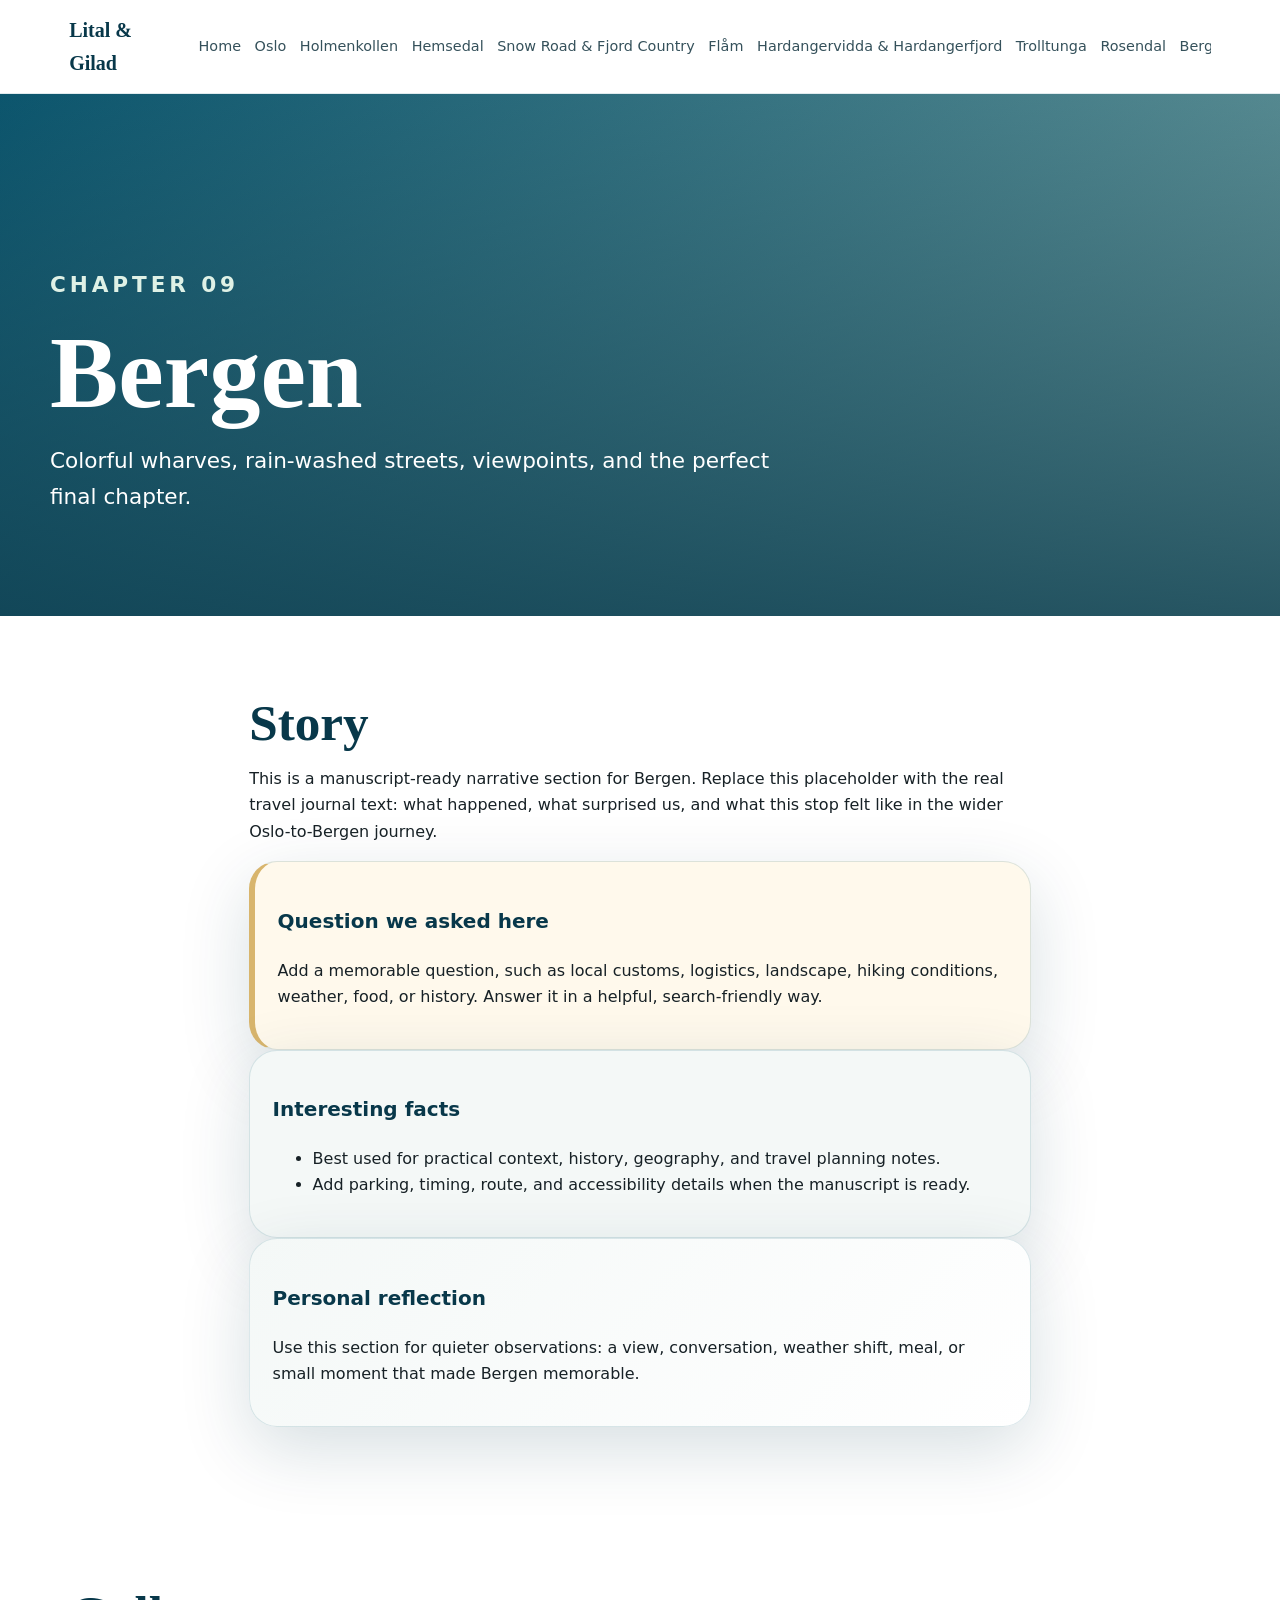
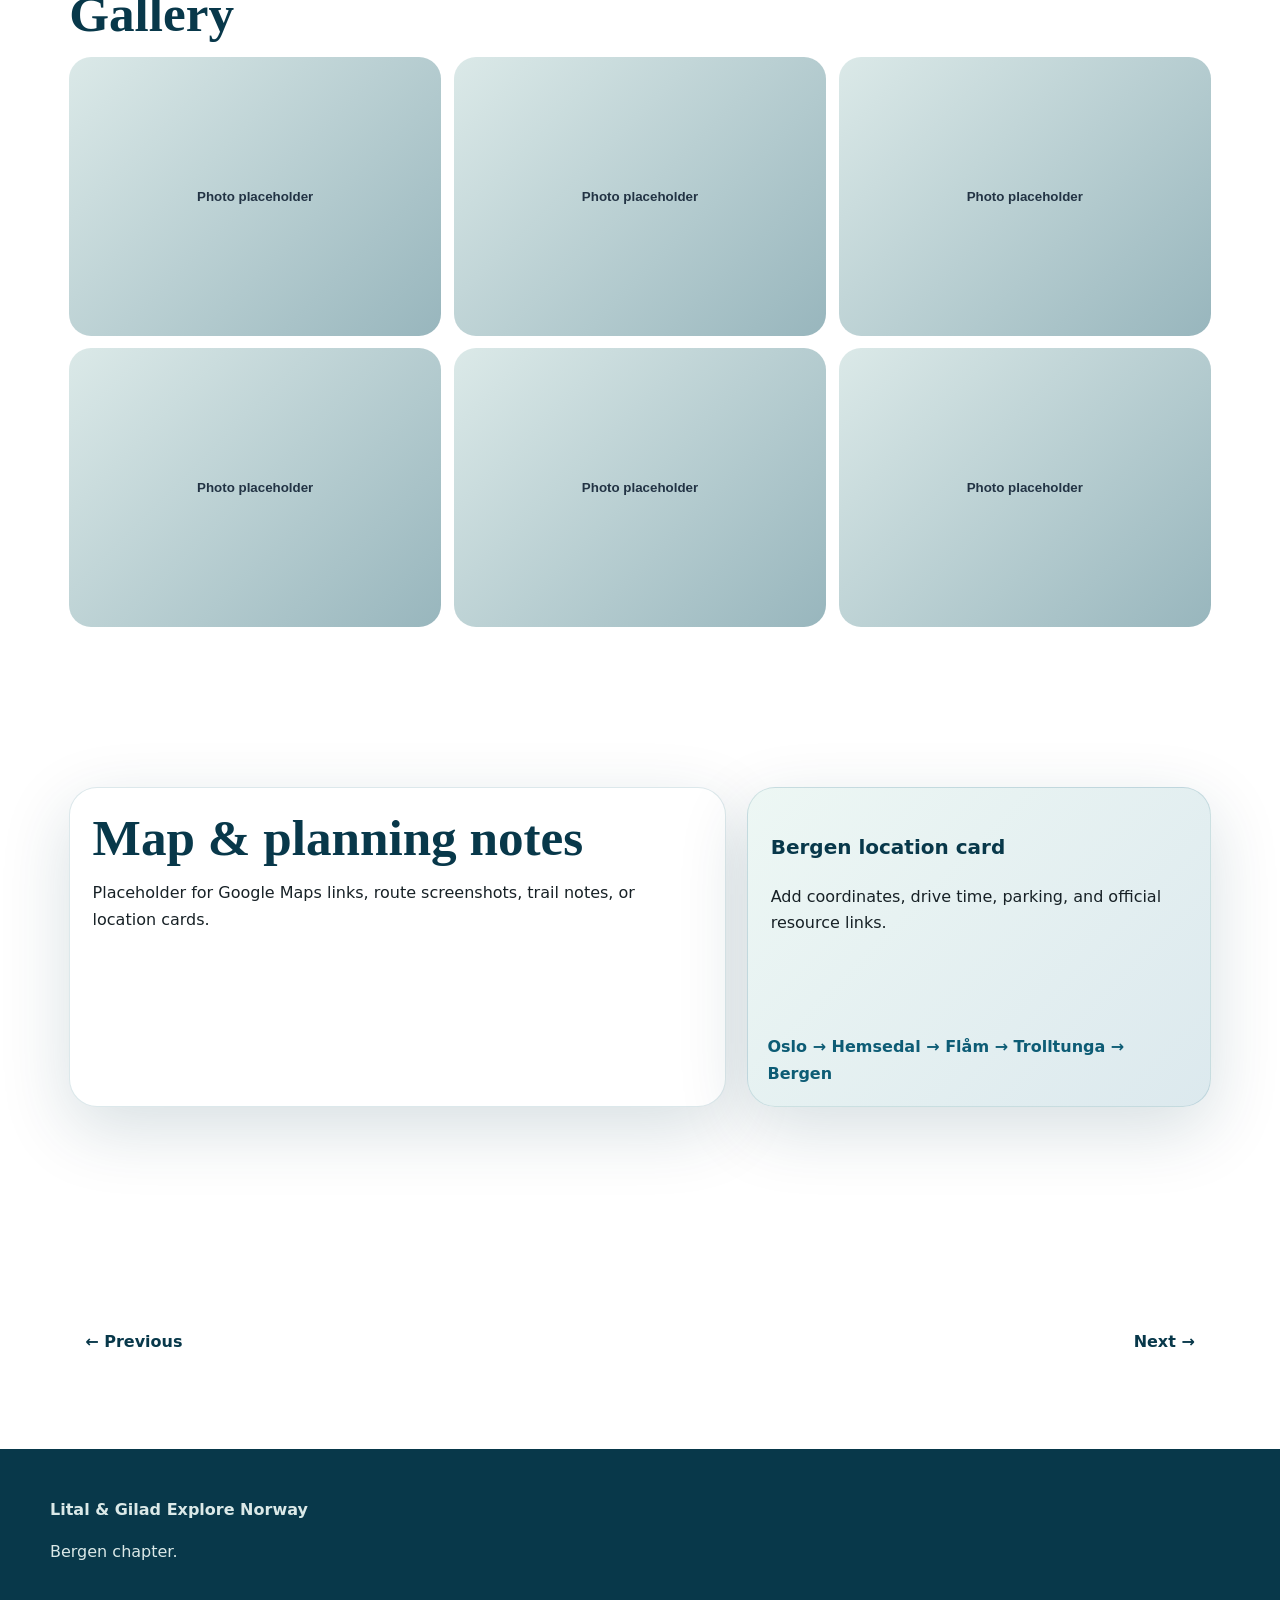
==== bergen.html @ 33e57ee5 "Build static Norway travel website" ====
<!doctype html><html lang="en"><head><meta charset="utf-8"><meta name="viewport" content="width=device-width,initial-scale=1"><title>Bergen | Lital & Gilad Explore Norway</title><meta name="description" content="Colorful wharves, rain-washed streets, viewpoints, and the perfect final chapter."><meta name="keywords" content="Norway road trip, Oslo to Bergen itinerary, Trolltunga, Flåm Railway, Bergen, fjords, Nærøyfjord, Hardangervidda"><link rel="canonical" href="https://username.github.io/Norway/bergen.html"><meta property="og:type" content="website"><meta property="og:title" content="Bergen | Lital & Gilad Explore Norway"><meta property="og:description" content="Colorful wharves, rain-washed streets, viewpoints, and the perfect final chapter."><meta property="og:url" content="https://username.github.io/Norway/bergen.html"><meta property="og:image" content="https://username.github.io/Norway/assets/img/og-norway.jpg"><meta name="twitter:card" content="summary_large_image"><meta name="twitter:title" content="Bergen | Lital & Gilad Explore Norway"><meta name="twitter:description" content="Colorful wharves, rain-washed streets, viewpoints, and the perfect final chapter."><meta name="twitter:image" content="https://username.github.io/Norway/assets/img/og-norway.jpg"><link rel="stylesheet" href="assets/css/styles.css"></head><body><div class="progress" aria-hidden="true"></div><a class="skip" href="#main">Skip to content</a><header class="topbar"><nav class="nav" aria-label="Primary"><a class="brand" href="index.html">Lital & Gilad</a><div class="links"><a href="index.html">Home</a><a href="oslo.html">Oslo</a><a href="holmenkollen.html">Holmenkollen</a><a href="hemsedal.html">Hemsedal</a><a href="fjord-country.html">Snow Road & Fjord Country</a><a href="flam.html">Flåm</a><a href="hardanger.html">Hardangervidda & Hardangerfjord</a><a href="trolltunga.html">Trolltunga</a><a href="rosendal.html">Rosendal</a><a href="bergen.html">Bergen</a></div></nav></header><section class="hero small" style="--hero:url(photos/bergen/cover.jpg)"><div><p class="eyebrow">Chapter 09</p><h1>Bergen</h1><p>Colorful wharves, rain-washed streets, viewpoints, and the perfect final chapter.</p></div></section><main id="main"><section class="wrap story"><h2>Story</h2><p>This is a manuscript-ready narrative section for Bergen. Replace this placeholder with the real travel journal text: what happened, what surprised us, and what this stop felt like in the wider Oslo-to-Bergen journey.</p><div class="card question"><h3>Question we asked here</h3><p>Add a memorable question, such as local customs, logistics, landscape, hiking conditions, weather, food, or history. Answer it in a helpful, search-friendly way.</p></div><div class="card fact"><h3>Interesting facts</h3><ul><li>Best used for practical context, history, geography, and travel planning notes.</li><li>Add parking, timing, route, and accessibility details when the manuscript is ready.</li></ul></div><div class="card reflection"><h3>Personal reflection</h3><p>Use this section for quieter observations: a view, conversation, weather shift, meal, or small moment that made Bergen memorable.</p></div></section><section class="wrap"><h2>Gallery</h2><div class="gallery" data-gallery="bergen" aria-live="polite"></div></section><section class="wrap grid"><div class="card intro"><h2>Map & planning notes</h2><p>Placeholder for Google Maps links, route screenshots, trail notes, or location cards.</p></div><div class="card map"><h3>Bergen location card</h3><p>Add coordinates, drive time, parking, and official resource links.</p></div></section><nav class="wrap chapter-nav" aria-label="Chapter navigation"><a class="btn" href="rosendal.html">← Previous</a><a class="btn" href="index.html">Next →</a></nav></main><button class="top" aria-label="Back to top">↑</button><div class="lightbox" role="dialog" aria-modal="true" aria-label="Image preview"><button class="close">Close</button><img alt=""></div><footer class="footer"><div><strong>Lital & Gilad Explore Norway</strong><p>Bergen chapter.</p></div></footer><script src="data/photo-manifest.js"></script><script src="assets/js/main.js"></script><script type="application/ld+json">{"@context":"https://schema.org","@type":"TouristDestination","name":"Bergen","description":"Colorful wharves, rain-washed streets, viewpoints, and the perfect final chapter.","isPartOf":{"@type":"Trip","name":"Lital & Gilad Explore Norway"}}</script></body></html>
---- assets/css/styles.css ----
:root{--fjord:#0d5c75;--fjord2:#08384a;--gray:#36454f;--mist:#f4f8f7;--green:#7aa989;--gold:#d8b56d;--ink:#172126;--white:#fff;--max:1180px;--shadow:0 22px 70px rgba(8,56,74,.16)}*{box-sizing:border-box}html{scroll-behavior:smooth}body{margin:0;font-family:Inter,ui-sans-serif,system-ui,-apple-system,Segoe UI,sans-serif;color:var(--ink);background:var(--white);line-height:1.65}img{max-width:100%;display:block}a{color:inherit}.progress{position:fixed;inset:0 0 auto;height:4px;background:linear-gradient(90deg,var(--green),var(--fjord));transform-origin:left;transform:scaleX(0);z-index:20}.skip{position:absolute;left:-999px}.skip:focus{left:1rem;top:1rem;background:#fff;padding:.7rem;z-index:30}.topbar{position:sticky;top:0;z-index:15;background:rgba(255,255,255,.86);backdrop-filter:blur(18px);border-bottom:1px solid rgba(13,92,117,.12)}.nav{max-width:var(--max);margin:auto;display:flex;gap:1rem;align-items:center;justify-content:space-between;padding:.85rem 1.2rem}.brand{font-family:Georgia,serif;font-size:1.25rem;font-weight:700;text-decoration:none;color:var(--fjord2)}.links{display:flex;gap:.85rem;overflow:auto;white-space:nowrap}.links a{text-decoration:none;font-size:.9rem;color:#35515b}.links a:hover,.links a:focus{color:var(--fjord)}.hero{min-height:72vh;display:grid;place-items:end start;padding:7rem max(1.2rem,calc((100vw - var(--max))/2)) 5rem;background:linear-gradient(180deg,rgba(8,56,74,.18),rgba(8,56,74,.76)),var(--hero),linear-gradient(135deg,#0d5c75,#89b3b0);background-size:cover;background-position:center;color:#fff}.hero.small{min-height:58vh}.eyebrow{text-transform:uppercase;letter-spacing:.18em;font-size:.78rem;font-weight:800;color:#dff1e6}.hero h1{font-family:Georgia,serif;font-size:clamp(2.8rem,8vw,6.8rem);line-height:.95;margin:.2rem 0;max-width:980px}.hero p{font-size:clamp(1.05rem,2vw,1.35rem);max-width:760px}.btns{display:flex;gap:.8rem;flex-wrap:wrap}.btn{display:inline-flex;align-items:center;gap:.4rem;padding:.85rem 1rem;border-radius:999px;background:var(--white);color:var(--fjord2);font-weight:800;text-decoration:none}.btn.ghost{background:rgba(255,255,255,.16);color:#fff;border:1px solid rgba(255,255,255,.55)}main{overflow:hidden}.wrap{max-width:var(--max);margin:auto;padding:5rem 1.2rem}.grid{display:grid;grid-template-columns:repeat(12,1fr);gap:1.3rem}.intro{grid-column:span 7}.card{background:#fff;border:1px solid rgba(13,92,117,.14);border-radius:28px;padding:1.4rem;box-shadow:var(--shadow)}.map{grid-column:span 5;background:linear-gradient(135deg,#edf7f4,#dce9ee);min-height:320px;position:relative}.map:after{content:'Oslo → Hemsedal → Flåm → Trolltunga → Bergen';position:absolute;inset:auto 1.2rem 1.2rem;font-weight:900;color:var(--fjord)}h2{font-family:Georgia,serif;font-size:clamp(2rem,4vw,3.5rem);line-height:1.05;margin:0 0 1rem;color:var(--fjord2)}h3{font-size:1.25rem;color:var(--fjord2)}.timeline{display:grid;gap:1rem}.stop{display:grid;grid-template-columns:90px 1fr;gap:1rem;align-items:start}.dot{background:var(--fjord);color:#fff;border-radius:18px;text-align:center;padding:.8rem;font-weight:900}.highlights{grid-template-columns:repeat(3,1fr);display:grid;gap:1rem}.feature{min-height:260px;display:flex;flex-direction:column;justify-content:end;background:linear-gradient(180deg,transparent,rgba(8,56,74,.82)),var(--img),linear-gradient(135deg,#638895,#dce9ee);background-size:cover;border-radius:30px;padding:1.2rem;color:white;text-decoration:none}.story{max-width:820px}.question{border-left:6px solid var(--gold);background:#fff9ec}.fact{background:var(--mist)}.reflection{background:linear-gradient(135deg,#f4f8f7,#fff)}.gallery{display:grid;grid-template-columns:repeat(3,1fr);gap:.8rem}.ph{aspect-ratio:4/3;border-radius:22px;background:linear-gradient(135deg,#dbe9e8,#98b6bd);display:grid;place-items:center;color:#234;font-weight:800;cursor:pointer;border:0}.chapter-nav{display:flex;justify-content:space-between;gap:1rem;margin-top:3rem}.footer{background:var(--fjord2);color:#dbe9e8;padding:3rem 1.2rem}.footer>div{max-width:var(--max);margin:auto}.top{position:fixed;right:1rem;bottom:1rem;border:0;border-radius:999px;background:var(--fjord);color:#fff;padding:.8rem 1rem;box-shadow:var(--shadow);display:none}.top.show{display:block}.lightbox{position:fixed;inset:0;background:rgba(5,18,24,.92);display:none;place-items:center;z-index:40;padding:2rem}.lightbox.open{display:grid}.lightbox img{max-height:82vh;border-radius:18px}.close{position:absolute;top:1rem;right:1rem;background:#fff;border:0;border-radius:999px;padding:.7rem 1rem}@media(max-width:800px){.links{max-width:62vw}.grid,.highlights{display:block}.intro,.map{margin-bottom:1rem}.gallery{grid-template-columns:1fr 1fr}.stop{grid-template-columns:1fr}.hero{min-height:68vh}.wrap{padding:3.5rem 1rem}}@media(prefers-reduced-motion:reduce){html{scroll-behavior:auto}*,*:before,*:after{animation:none!important;transition:none!important}}
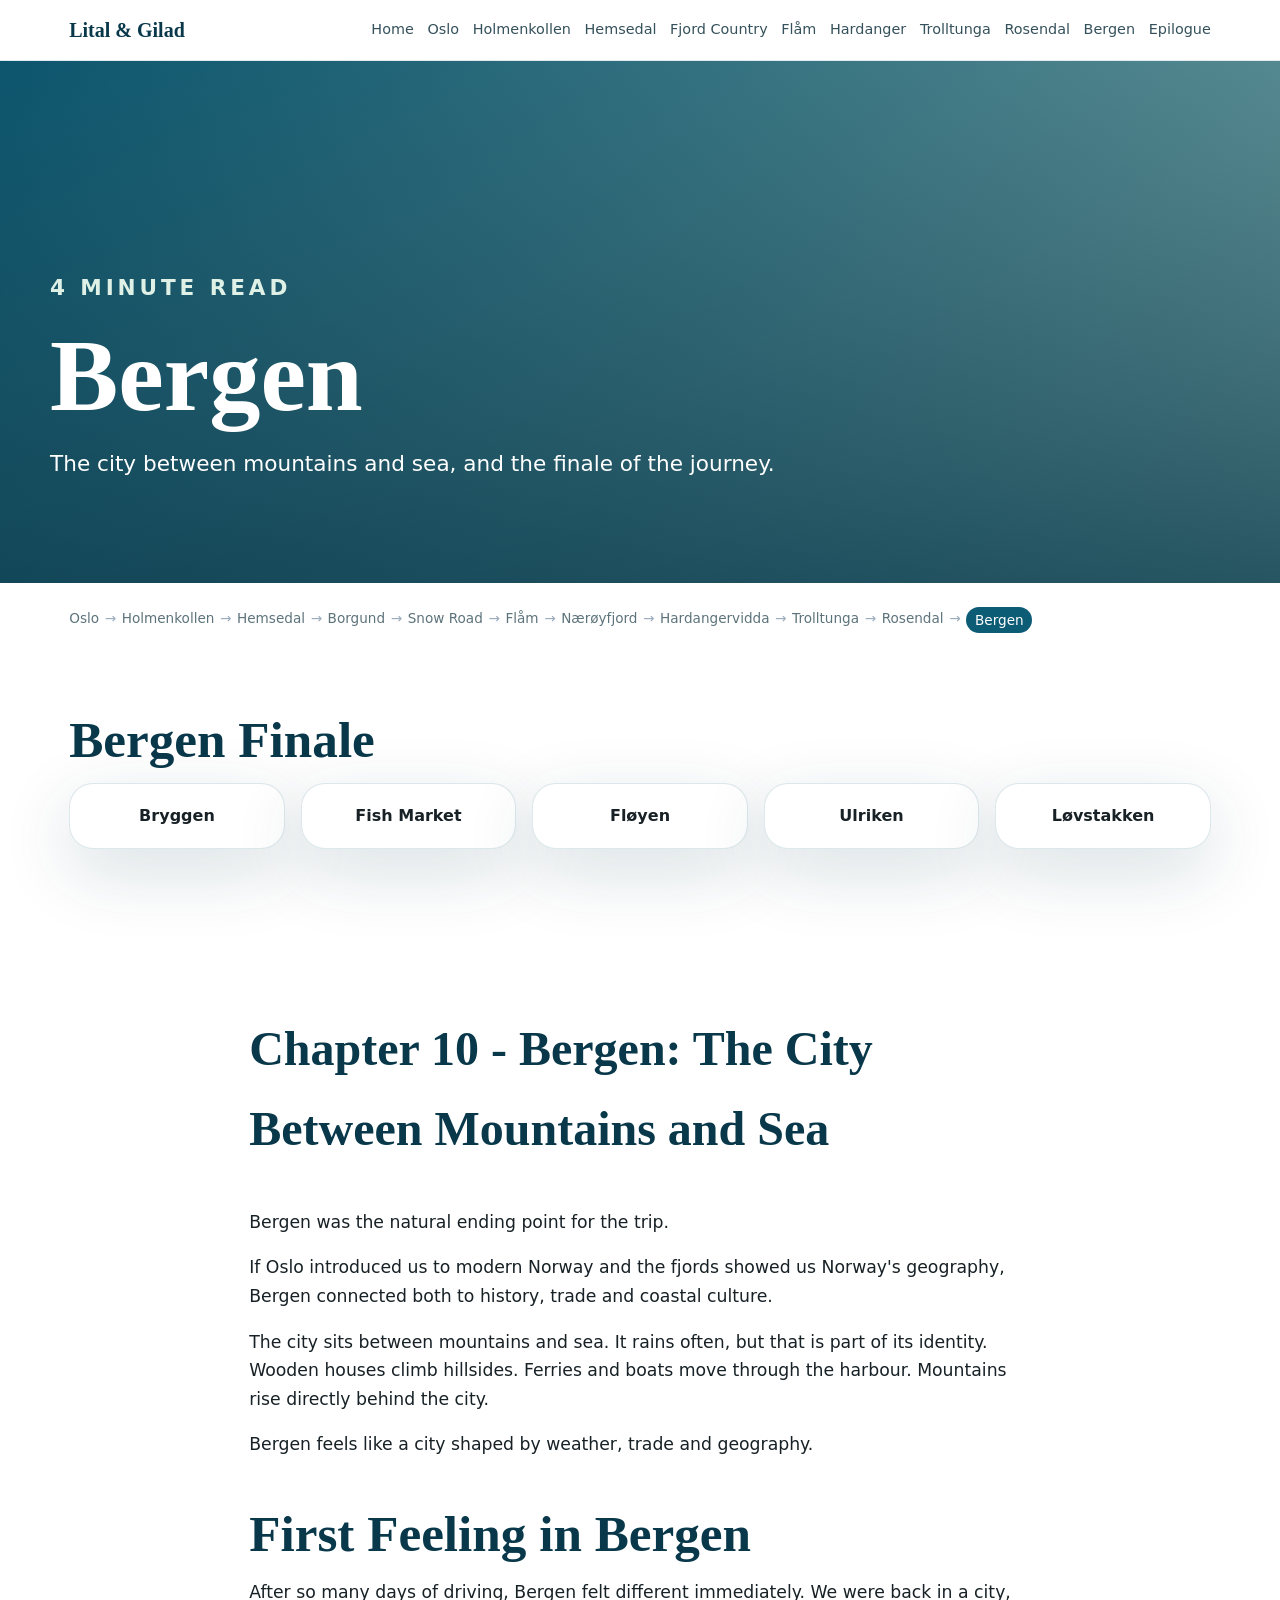
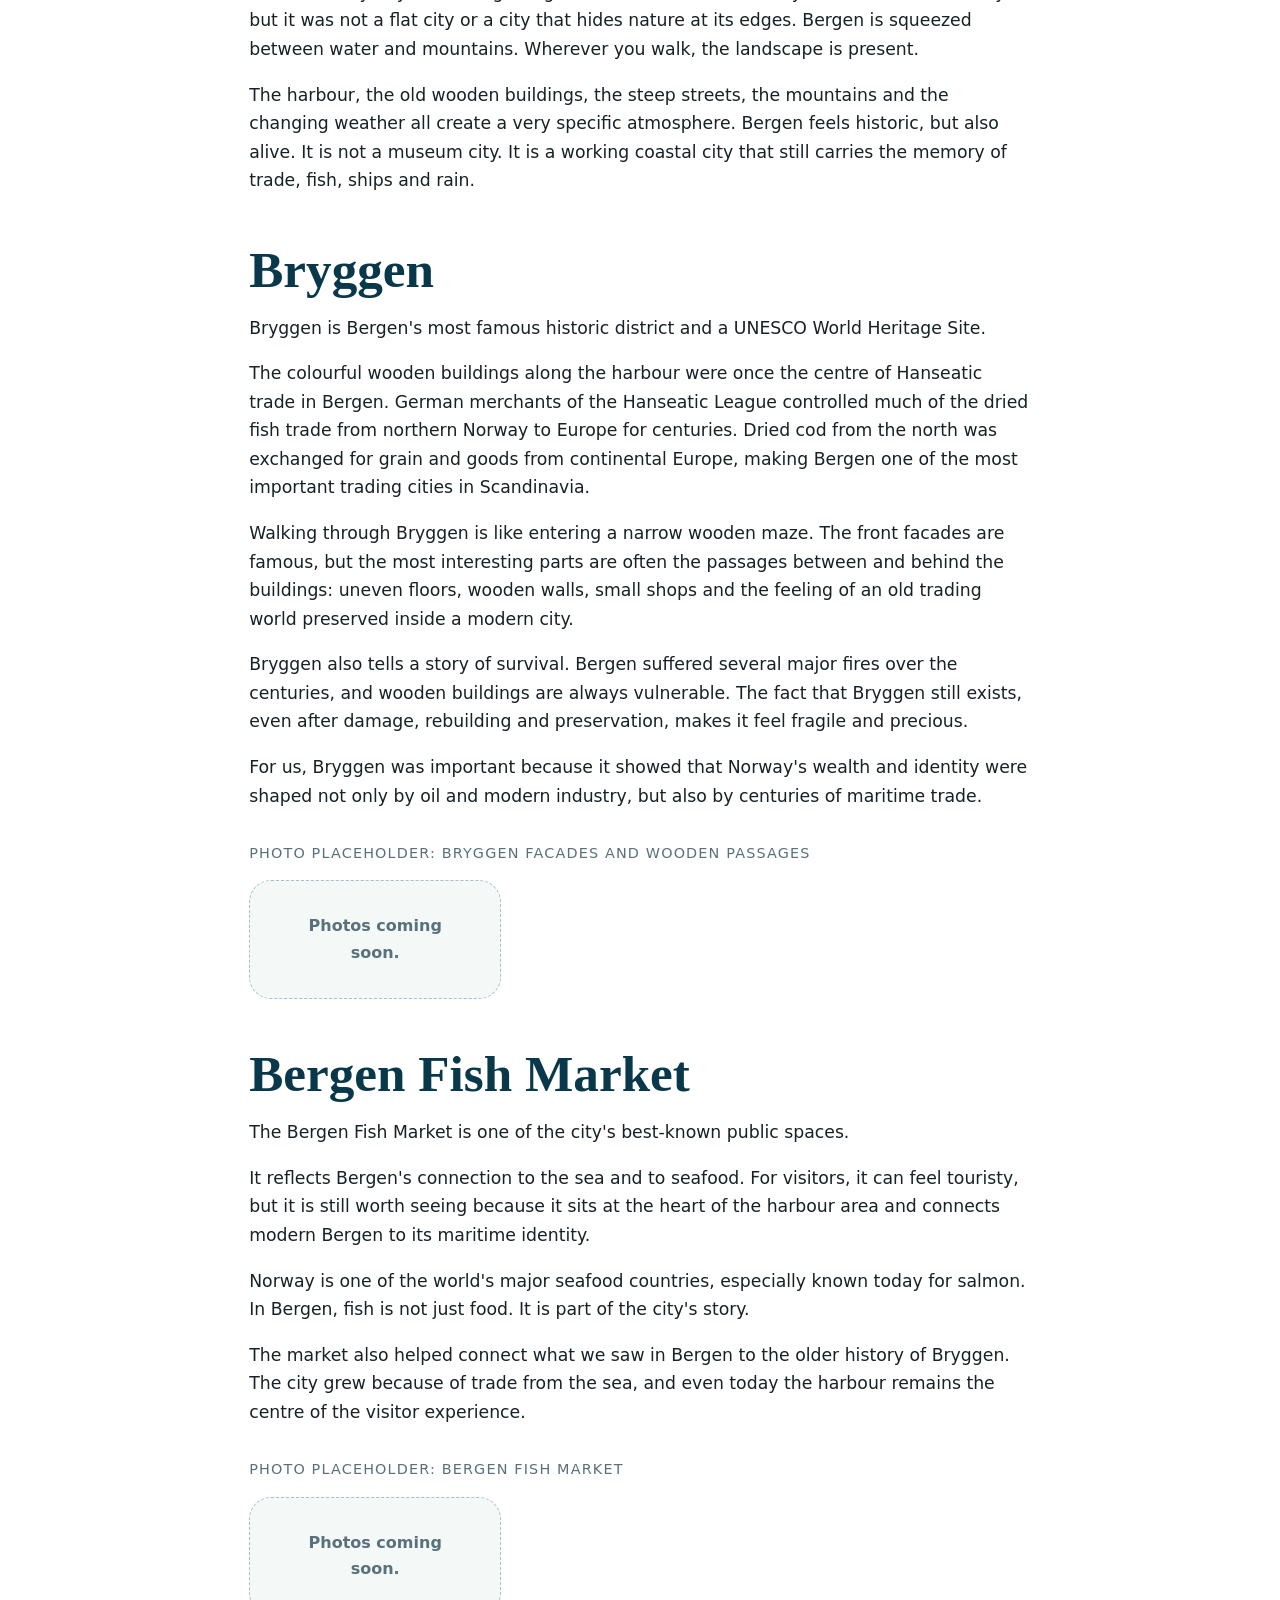
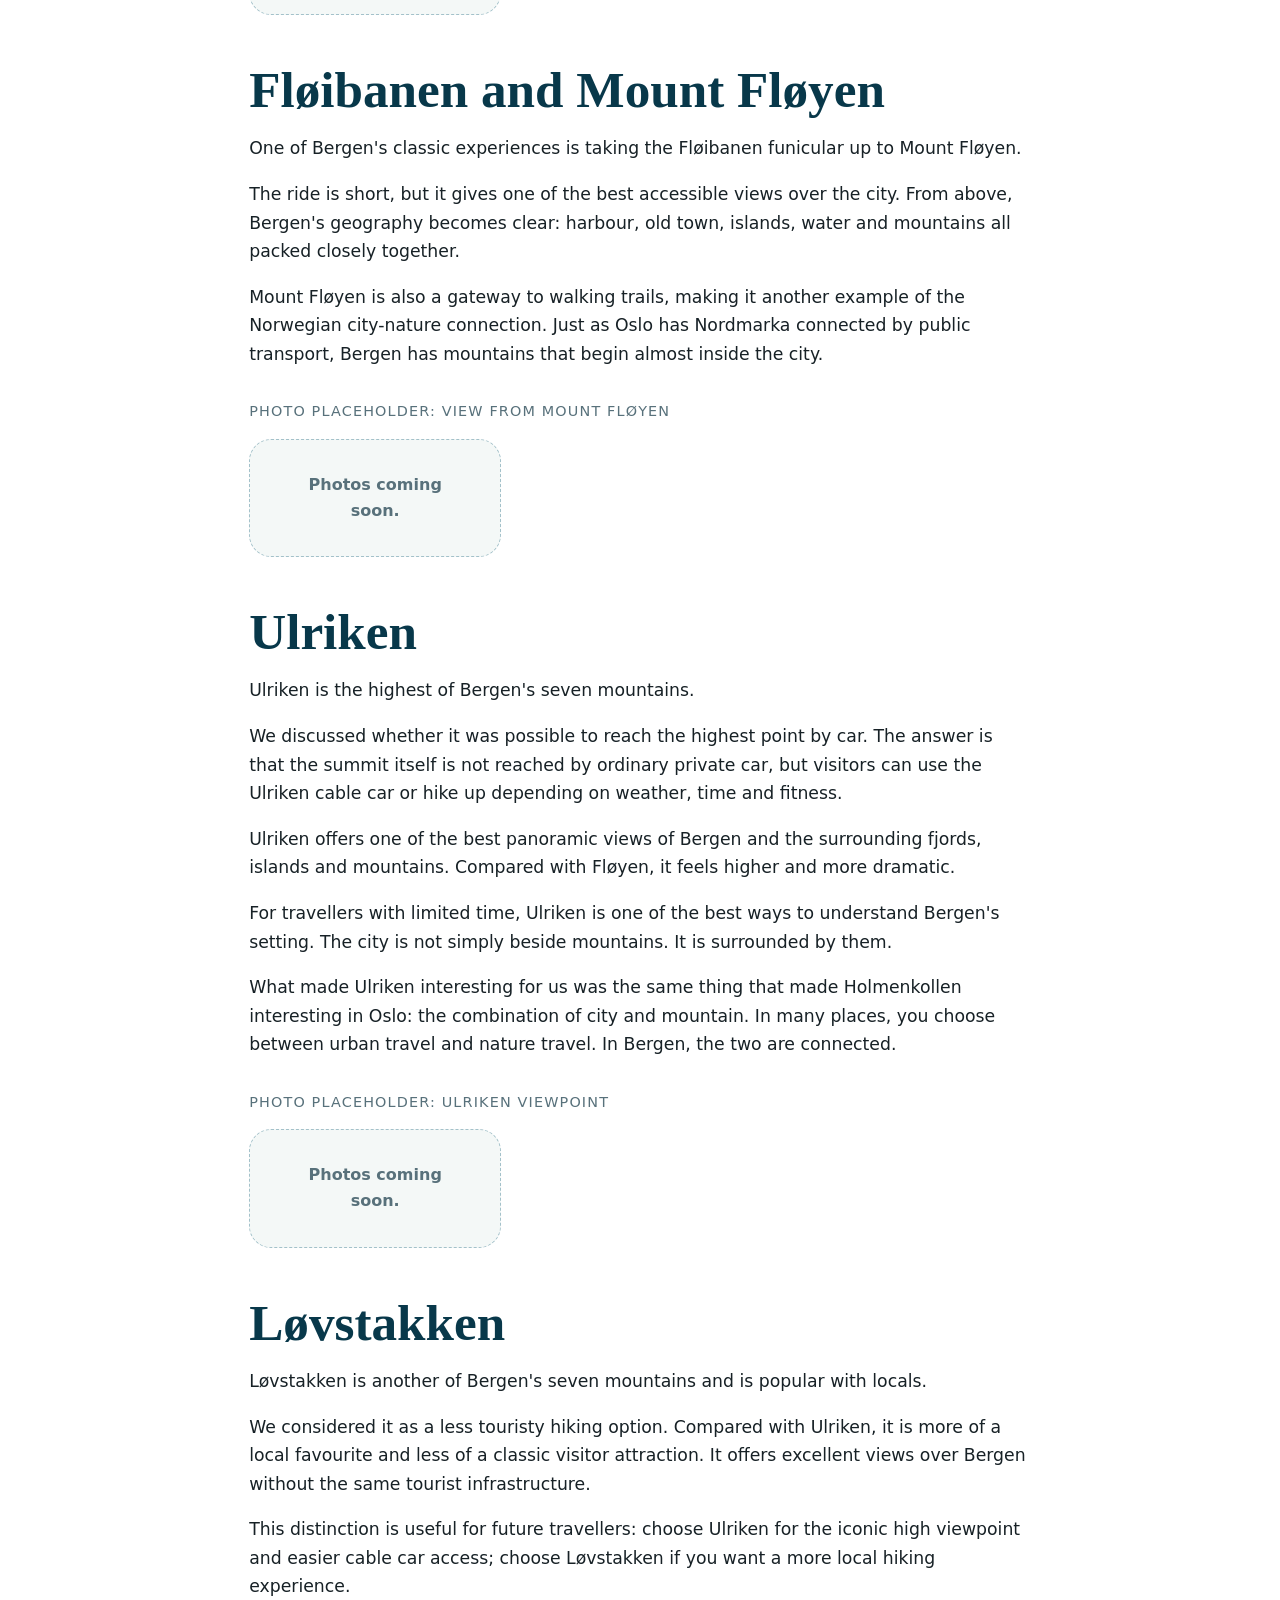
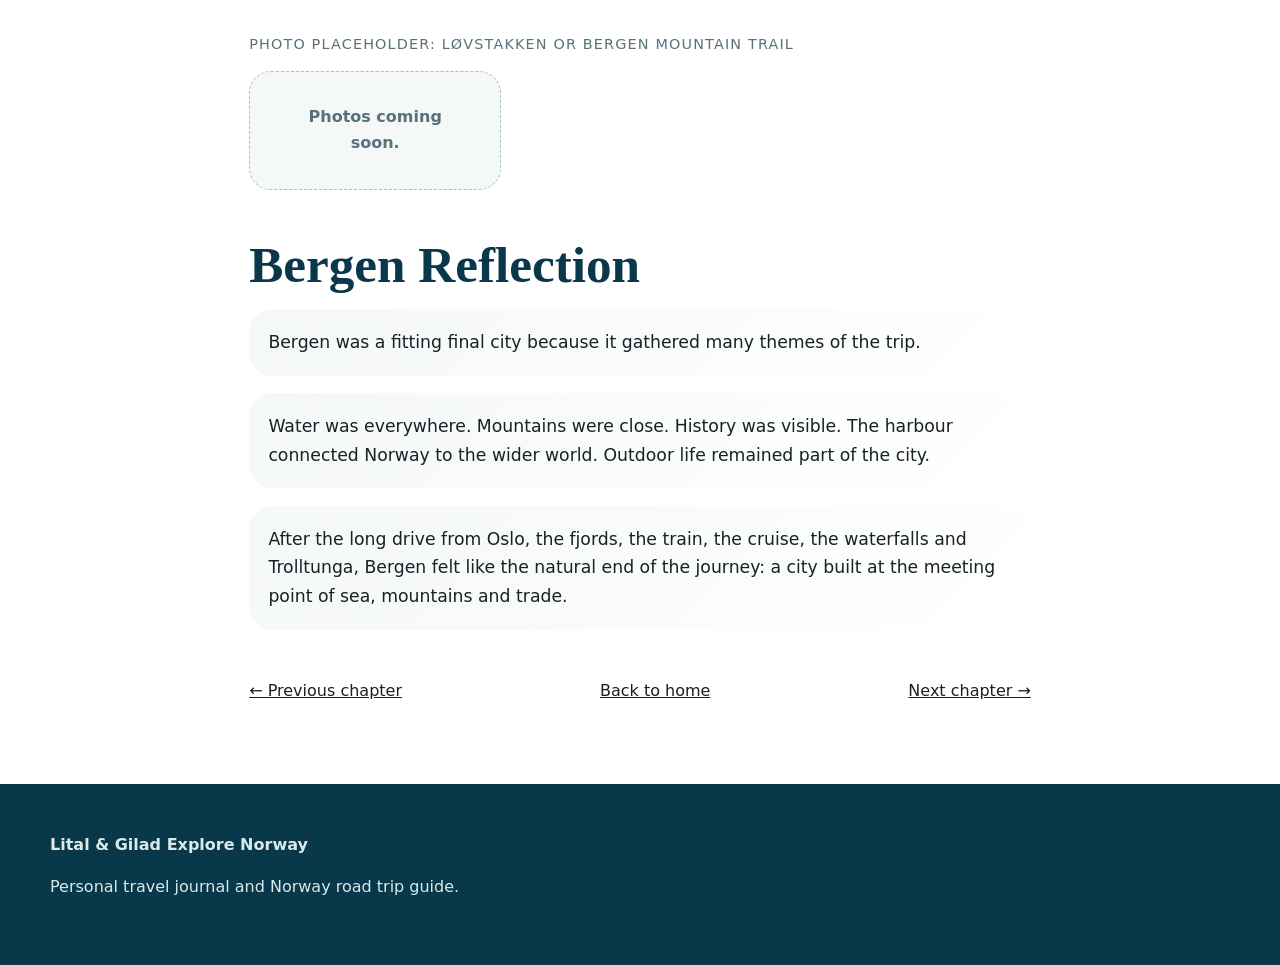
==== commit 0558275f: "Populate Norway travel website from manuscript" ====
--- a/bergen.html
+++ b/bergen.html
@@ -1 +1,42 @@
-<!doctype html><html lang="en"><head><meta charset="utf-8"><meta name="viewport" content="width=device-width,initial-scale=1"><title>Bergen | Lital & Gilad Explore Norway</title><meta name="description" content="Colorful wharves, rain-washed streets, viewpoints, and the perfect final chapter."><meta name="keywords" content="Norway road trip, Oslo to Bergen itinerary, Trolltunga, Flåm Railway, Bergen, fjords, Nærøyfjord, Hardangervidda"><link rel="canonical" href="https://username.github.io/Norway/bergen.html"><meta property="og:type" content="website"><meta property="og:title" content="Bergen | Lital & Gilad Explore Norway"><meta property="og:description" content="Colorful wharves, rain-washed streets, viewpoints, and the perfect final chapter."><meta property="og:url" content="https://username.github.io/Norway/bergen.html"><meta property="og:image" content="https://username.github.io/Norway/assets/img/og-norway.jpg"><meta name="twitter:card" content="summary_large_image"><meta name="twitter:title" content="Bergen | Lital & Gilad Explore Norway"><meta name="twitter:description" content="Colorful wharves, rain-washed streets, viewpoints, and the perfect final chapter."><meta name="twitter:image" content="https://username.github.io/Norway/assets/img/og-norway.jpg"><link rel="stylesheet" href="assets/css/styles.css"></head><body><div class="progress" aria-hidden="true"></div><a class="skip" href="#main">Skip to content</a><header class="topbar"><nav class="nav" aria-label="Primary"><a class="brand" href="index.html">Lital & Gilad</a><div class="links"><a href="index.html">Home</a><a href="oslo.html">Oslo</a><a href="holmenkollen.html">Holmenkollen</a><a href="hemsedal.html">Hemsedal</a><a href="fjord-country.html">Snow Road & Fjord Country</a><a href="flam.html">Flåm</a><a href="hardanger.html">Hardangervidda & Hardangerfjord</a><a href="trolltunga.html">Trolltunga</a><a href="rosendal.html">Rosendal</a><a href="bergen.html">Bergen</a></div></nav></header><section class="hero small" style="--hero:url(photos/bergen/cover.jpg)"><div><p class="eyebrow">Chapter 09</p><h1>Bergen</h1><p>Colorful wharves, rain-washed streets, viewpoints, and the perfect final chapter.</p></div></section><main id="main"><section class="wrap story"><h2>Story</h2><p>This is a manuscript-ready narrative section for Bergen. Replace this placeholder with the real travel journal text: what happened, what surprised us, and what this stop felt like in the wider Oslo-to-Bergen journey.</p><div class="card question"><h3>Question we asked here</h3><p>Add a memorable question, such as local customs, logistics, landscape, hiking conditions, weather, food, or history. Answer it in a helpful, search-friendly way.</p></div><div class="card fact"><h3>Interesting facts</h3><ul><li>Best used for practical context, history, geography, and travel planning notes.</li><li>Add parking, timing, route, and accessibility details when the manuscript is ready.</li></ul></div><div class="card reflection"><h3>Personal reflection</h3><p>Use this section for quieter observations: a view, conversation, weather shift, meal, or small moment that made Bergen memorable.</p></div></section><section class="wrap"><h2>Gallery</h2><div class="gallery" data-gallery="bergen" aria-live="polite"></div></section><section class="wrap grid"><div class="card intro"><h2>Map & planning notes</h2><p>Placeholder for Google Maps links, route screenshots, trail notes, or location cards.</p></div><div class="card map"><h3>Bergen location card</h3><p>Add coordinates, drive time, parking, and official resource links.</p></div></section><nav class="wrap chapter-nav" aria-label="Chapter navigation"><a class="btn" href="rosendal.html">← Previous</a><a class="btn" href="index.html">Next →</a></nav></main><button class="top" aria-label="Back to top">↑</button><div class="lightbox" role="dialog" aria-modal="true" aria-label="Image preview"><button class="close">Close</button><img alt=""></div><footer class="footer"><div><strong>Lital & Gilad Explore Norway</strong><p>Bergen chapter.</p></div></footer><script src="data/photo-manifest.js"></script><script src="assets/js/main.js"></script><script type="application/ld+json">{"@context":"https://schema.org","@type":"TouristDestination","name":"Bergen","description":"Colorful wharves, rain-washed streets, viewpoints, and the perfect final chapter.","isPartOf":{"@type":"Trip","name":"Lital & Gilad Explore Norway"}}</script></body></html>+<!doctype html><html lang="en"><head><meta charset="utf-8"><meta name="viewport" content="width=device-width,initial-scale=1"><title>Bergen | Lital & Gilad Explore Norway</title><meta name="description" content="The city between mountains and sea, and the finale of the journey."><link rel="stylesheet" href="assets/css/styles.css"></head><body><div class="progress"></div><a class="skip" href="#main">Skip to content</a><header class="topbar"><nav class="nav"><a class="brand" href="index.html">Lital & Gilad</a><div class="links"><a href="index.html">Home</a><a href="oslo.html">Oslo</a><a href="holmenkollen.html">Holmenkollen</a><a href="hemsedal.html">Hemsedal</a><a href="fjord-country.html">Fjord Country</a><a href="flam.html">Flåm</a><a href="hardanger.html">Hardanger</a><a href="trolltunga.html">Trolltunga</a><a href="rosendal.html">Rosendal</a><a href="bergen.html">Bergen</a><a href="epilogue.html">Epilogue</a></div></nav></header><section class="hero small " style="--hero:url(photos/bergen/cover.jpg)"><div><p class="eyebrow">4 minute read</p><h1>Bergen</h1><p>The city between mountains and sea, and the finale of the journey.</p></div></section><main id="main"><div class="route-context"><span class="">Oslo</span><span class="">Holmenkollen</span><span class="">Hemsedal</span><span class="">Borgund</span><span class="">Snow Road</span><span class="">Flåm</span><span class="">Nærøyfjord</span><span class="">Hardangervidda</span><span class="">Trolltunga</span><span class="">Rosendal</span><span class="current">Bergen</span></div><section class="wrap bergen-finale"><h2>Bergen Finale</h2><div class="cards"><div>Bryggen</div><div>Fish Market</div><div>Fløyen</div><div>Ulriken</div><div>Løvstakken</div></div></section><article class="wrap story"><h1>Chapter 10 - Bergen: The City Between Mountains and Sea</h1>
+<p>Bergen was the natural ending point for the trip.</p>
+<p>If Oslo introduced us to modern Norway and the fjords showed us Norway&#x27;s geography, Bergen connected both to history, trade and coastal culture.</p>
+<p>The city sits between mountains and sea. It rains often, but that is part of its identity. Wooden houses climb hillsides. Ferries and boats move through the harbour. Mountains rise directly behind the city.</p>
+<p>Bergen feels like a city shaped by weather, trade and geography.</p>
+<h2>First Feeling in Bergen</h2>
+<p>After so many days of driving, Bergen felt different immediately. We were back in a city, but it was not a flat city or a city that hides nature at its edges. Bergen is squeezed between water and mountains. Wherever you walk, the landscape is present.</p>
+<p>The harbour, the old wooden buildings, the steep streets, the mountains and the changing weather all create a very specific atmosphere. Bergen feels historic, but also alive. It is not a museum city. It is a working coastal city that still carries the memory of trade, fish, ships and rain.</p>
+<h2>Bryggen</h2>
+<p>Bryggen is Bergen&#x27;s most famous historic district and a UNESCO World Heritage Site.</p>
+<p>The colourful wooden buildings along the harbour were once the centre of Hanseatic trade in Bergen. German merchants of the Hanseatic League controlled much of the dried fish trade from northern Norway to Europe for centuries. Dried cod from the north was exchanged for grain and goods from continental Europe, making Bergen one of the most important trading cities in Scandinavia.</p>
+<p>Walking through Bryggen is like entering a narrow wooden maze. The front facades are famous, but the most interesting parts are often the passages between and behind the buildings: uneven floors, wooden walls, small shops and the feeling of an old trading world preserved inside a modern city.</p>
+<p>Bryggen also tells a story of survival. Bergen suffered several major fires over the centuries, and wooden buildings are always vulnerable. The fact that Bryggen still exists, even after damage, rebuilding and preservation, makes it feel fragile and precious.</p>
+<p>For us, Bryggen was important because it showed that Norway&#x27;s wealth and identity were shaped not only by oil and modern industry, but also by centuries of maritime trade.</p>
+<section class="photo-block"><p class="placeholder-note">PHOTO PLACEHOLDER: Bryggen facades and wooden passages</p><div class="gallery" data-gallery-folder="photos/day10/bryggen"></div></section>
+<h2>Bergen Fish Market</h2>
+<p>The Bergen Fish Market is one of the city&#x27;s best-known public spaces.</p>
+<p>It reflects Bergen&#x27;s connection to the sea and to seafood. For visitors, it can feel touristy, but it is still worth seeing because it sits at the heart of the harbour area and connects modern Bergen to its maritime identity.</p>
+<p>Norway is one of the world&#x27;s major seafood countries, especially known today for salmon. In Bergen, fish is not just food. It is part of the city&#x27;s story.</p>
+<p>The market also helped connect what we saw in Bergen to the older history of Bryggen. The city grew because of trade from the sea, and even today the harbour remains the centre of the visitor experience.</p>
+<section class="photo-block"><p class="placeholder-note">PHOTO PLACEHOLDER: Bergen Fish Market</p><div class="gallery" data-gallery-folder="photos/day10/fish-market"></div></section>
+<h2>Fløibanen and Mount Fløyen</h2>
+<p>One of Bergen&#x27;s classic experiences is taking the Fløibanen funicular up to Mount Fløyen.</p>
+<p>The ride is short, but it gives one of the best accessible views over the city. From above, Bergen&#x27;s geography becomes clear: harbour, old town, islands, water and mountains all packed closely together.</p>
+<p>Mount Fløyen is also a gateway to walking trails, making it another example of the Norwegian city-nature connection. Just as Oslo has Nordmarka connected by public transport, Bergen has mountains that begin almost inside the city.</p>
+<section class="photo-block"><p class="placeholder-note">PHOTO PLACEHOLDER: view from Mount Fløyen</p><div class="gallery" data-gallery-folder="photos/day10/floyen"></div></section>
+<h2>Ulriken</h2>
+<p>Ulriken is the highest of Bergen&#x27;s seven mountains.</p>
+<p>We discussed whether it was possible to reach the highest point by car. The answer is that the summit itself is not reached by ordinary private car, but visitors can use the Ulriken cable car or hike up depending on weather, time and fitness.</p>
+<p>Ulriken offers one of the best panoramic views of Bergen and the surrounding fjords, islands and mountains. Compared with Fløyen, it feels higher and more dramatic.</p>
+<p>For travellers with limited time, Ulriken is one of the best ways to understand Bergen&#x27;s setting. The city is not simply beside mountains. It is surrounded by them.</p>
+<p>What made Ulriken interesting for us was the same thing that made Holmenkollen interesting in Oslo: the combination of city and mountain. In many places, you choose between urban travel and nature travel. In Bergen, the two are connected.</p>
+<section class="photo-block"><p class="placeholder-note">PHOTO PLACEHOLDER: Ulriken viewpoint</p><div class="gallery" data-gallery-folder="photos/day10/ulriken"></div></section>
+<h2>Løvstakken</h2>
+<p>Løvstakken is another of Bergen&#x27;s seven mountains and is popular with locals.</p>
+<p>We considered it as a less touristy hiking option. Compared with Ulriken, it is more of a local favourite and less of a classic visitor attraction. It offers excellent views over Bergen without the same tourist infrastructure.</p>
+<p>This distinction is useful for future travellers: choose Ulriken for the iconic high viewpoint and easier cable car access; choose Løvstakken if you want a more local hiking experience.</p>
+<section class="photo-block"><p class="placeholder-note">PHOTO PLACEHOLDER: Løvstakken or Bergen mountain trail</p><div class="gallery" data-gallery-folder="photos/day10/lovstakken"></div></section>
+<h2 class="reflection-heading">Bergen Reflection</h2>
+<p>Bergen was a fitting final city because it gathered many themes of the trip.</p>
+<p>Water was everywhere. Mountains were close. History was visible. The harbour connected Norway to the wider world. Outdoor life remained part of the city.</p>
+<p>After the long drive from Oslo, the fjords, the train, the cruise, the waterfalls and Trolltunga, Bergen felt like the natural end of the journey: a city built at the meeting point of sea, mountains and trade.</p><nav class="chapter-nav"><a href="rosendal.html">← Previous chapter</a><a href="index.html">Back to home</a><a href="epilogue.html">Next chapter →</a></nav></article></main><button class="top" aria-label="Back to top">↑</button><div class="lightbox" role="dialog" aria-modal="true"><button class="close">Close</button><img alt=""></div><footer class="footer"><div><strong>Lital & Gilad Explore Norway</strong><p>Personal travel journal and Norway road trip guide.</p></div></footer><script src="data/photo-manifest.js"></script><script src="assets/js/main.js"></script></body></html>
--- a/assets/css/styles.css
+++ b/assets/css/styles.css
@@ -1,2 +1,3 @@
 
 :root{--fjord:#0d5c75;--fjord2:#08384a;--gray:#36454f;--mist:#f4f8f7;--green:#7aa989;--gold:#d8b56d;--ink:#172126;--white:#fff;--max:1180px;--shadow:0 22px 70px rgba(8,56,74,.16)}*{box-sizing:border-box}html{scroll-behavior:smooth}body{margin:0;font-family:Inter,ui-sans-serif,system-ui,-apple-system,Segoe UI,sans-serif;color:var(--ink);background:var(--white);line-height:1.65}img{max-width:100%;display:block}a{color:inherit}.progress{position:fixed;inset:0 0 auto;height:4px;background:linear-gradient(90deg,var(--green),var(--fjord));transform-origin:left;transform:scaleX(0);z-index:20}.skip{position:absolute;left:-999px}.skip:focus{left:1rem;top:1rem;background:#fff;padding:.7rem;z-index:30}.topbar{position:sticky;top:0;z-index:15;background:rgba(255,255,255,.86);backdrop-filter:blur(18px);border-bottom:1px solid rgba(13,92,117,.12)}.nav{max-width:var(--max);margin:auto;display:flex;gap:1rem;align-items:center;justify-content:space-between;padding:.85rem 1.2rem}.brand{font-family:Georgia,serif;font-size:1.25rem;font-weight:700;text-decoration:none;color:var(--fjord2)}.links{display:flex;gap:.85rem;overflow:auto;white-space:nowrap}.links a{text-decoration:none;font-size:.9rem;color:#35515b}.links a:hover,.links a:focus{color:var(--fjord)}.hero{min-height:72vh;display:grid;place-items:end start;padding:7rem max(1.2rem,calc((100vw - var(--max))/2)) 5rem;background:linear-gradient(180deg,rgba(8,56,74,.18),rgba(8,56,74,.76)),var(--hero),linear-gradient(135deg,#0d5c75,#89b3b0);background-size:cover;background-position:center;color:#fff}.hero.small{min-height:58vh}.eyebrow{text-transform:uppercase;letter-spacing:.18em;font-size:.78rem;font-weight:800;color:#dff1e6}.hero h1{font-family:Georgia,serif;font-size:clamp(2.8rem,8vw,6.8rem);line-height:.95;margin:.2rem 0;max-width:980px}.hero p{font-size:clamp(1.05rem,2vw,1.35rem);max-width:760px}.btns{display:flex;gap:.8rem;flex-wrap:wrap}.btn{display:inline-flex;align-items:center;gap:.4rem;padding:.85rem 1rem;border-radius:999px;background:var(--white);color:var(--fjord2);font-weight:800;text-decoration:none}.btn.ghost{background:rgba(255,255,255,.16);color:#fff;border:1px solid rgba(255,255,255,.55)}main{overflow:hidden}.wrap{max-width:var(--max);margin:auto;padding:5rem 1.2rem}.grid{display:grid;grid-template-columns:repeat(12,1fr);gap:1.3rem}.intro{grid-column:span 7}.card{background:#fff;border:1px solid rgba(13,92,117,.14);border-radius:28px;padding:1.4rem;box-shadow:var(--shadow)}.map{grid-column:span 5;background:linear-gradient(135deg,#edf7f4,#dce9ee);min-height:320px;position:relative}.map:after{content:'Oslo → Hemsedal → Flåm → Trolltunga → Bergen';position:absolute;inset:auto 1.2rem 1.2rem;font-weight:900;color:var(--fjord)}h2{font-family:Georgia,serif;font-size:clamp(2rem,4vw,3.5rem);line-height:1.05;margin:0 0 1rem;color:var(--fjord2)}h3{font-size:1.25rem;color:var(--fjord2)}.timeline{display:grid;gap:1rem}.stop{display:grid;grid-template-columns:90px 1fr;gap:1rem;align-items:start}.dot{background:var(--fjord);color:#fff;border-radius:18px;text-align:center;padding:.8rem;font-weight:900}.highlights{grid-template-columns:repeat(3,1fr);display:grid;gap:1rem}.feature{min-height:260px;display:flex;flex-direction:column;justify-content:end;background:linear-gradient(180deg,transparent,rgba(8,56,74,.82)),var(--img),linear-gradient(135deg,#638895,#dce9ee);background-size:cover;border-radius:30px;padding:1.2rem;color:white;text-decoration:none}.story{max-width:820px}.question{border-left:6px solid var(--gold);background:#fff9ec}.fact{background:var(--mist)}.reflection{background:linear-gradient(135deg,#f4f8f7,#fff)}.gallery{display:grid;grid-template-columns:repeat(3,1fr);gap:.8rem}.ph{aspect-ratio:4/3;border-radius:22px;background:linear-gradient(135deg,#dbe9e8,#98b6bd);display:grid;place-items:center;color:#234;font-weight:800;cursor:pointer;border:0}.chapter-nav{display:flex;justify-content:space-between;gap:1rem;margin-top:3rem}.footer{background:var(--fjord2);color:#dbe9e8;padding:3rem 1.2rem}.footer>div{max-width:var(--max);margin:auto}.top{position:fixed;right:1rem;bottom:1rem;border:0;border-radius:999px;background:var(--fjord);color:#fff;padding:.8rem 1rem;box-shadow:var(--shadow);display:none}.top.show{display:block}.lightbox{position:fixed;inset:0;background:rgba(5,18,24,.92);display:none;place-items:center;z-index:40;padding:2rem}.lightbox.open{display:grid}.lightbox img{max-height:82vh;border-radius:18px}.close{position:absolute;top:1rem;right:1rem;background:#fff;border:0;border-radius:999px;padding:.7rem 1rem}@media(max-width:800px){.links{max-width:62vw}.grid,.highlights{display:block}.intro,.map{margin-bottom:1rem}.gallery{grid-template-columns:1fr 1fr}.stop{grid-template-columns:1fr}.hero{min-height:68vh}.wrap{padding:3.5rem 1rem}}@media(prefers-reduced-motion:reduce){html{scroll-behavior:auto}*,*:before,*:after{animation:none!important;transition:none!important}}
+.route-context{max-width:var(--max);margin:1.5rem auto 0;padding:0 1.2rem;display:flex;gap:.35rem;flex-wrap:wrap;color:#5d737b;font-size:.85rem}.route-context span:not(:last-child):after{content:'→';margin-left:.35rem;color:#9ab}.route-context .current{background:var(--fjord);color:#fff;border-radius:999px;padding:.1rem .55rem}.postcard-quote{grid-column:span 5;align-self:center;font-family:Georgia,serif;font-size:clamp(2rem,4vw,3.8rem);line-height:1.05;color:var(--fjord2);background:linear-gradient(135deg,#fff9ec,#f4f8f7);border-radius:34px;padding:2rem;box-shadow:var(--shadow)}.route-timeline{display:grid;gap:.4rem;max-width:520px}.route-timeline div{background:#fff;border:1px solid rgba(13,92,117,.14);border-radius:18px;padding:.75rem 1rem;font-weight:900}.route-timeline div:not(:last-child)::after{content:'↓';float:right;color:var(--fjord)}.story h1{font-family:Georgia,serif;font-size:clamp(2rem,4vw,3rem);color:var(--fjord2);margin-top:0}.story h2{margin-top:3rem}.story p{font-size:1.08rem}.question-card{margin:1.4rem 0;padding:1.3rem;border-radius:24px;background:#fff9ec;border-left:7px solid var(--gold);box-shadow:var(--shadow)}.question-card span{display:block;text-transform:uppercase;letter-spacing:.16em;font-size:.74rem;font-weight:900;color:#80621d}.question-card p{margin:.25rem 0 0;font-family:Georgia,serif;font-size:1.45rem;line-height:1.25}.reflection-heading+p,.story h2.reflection-heading~p{background:linear-gradient(135deg,#f4f8f7,#fff);border-radius:24px;padding:1.2rem}.photo-block{margin:2rem 0}.placeholder-note{font-size:.9rem!important;text-transform:uppercase;letter-spacing:.08em;color:#58717b}.empty-gallery{border:1px dashed rgba(13,92,117,.35);border-radius:22px;padding:2rem;text-align:center;background:var(--mist);font-weight:800;color:#58717b}.stats{display:grid;grid-template-columns:repeat(4,1fr);gap:1rem}.stats div,.cards div,details{background:#fff;border:1px solid rgba(13,92,117,.14);border-radius:24px;padding:1.2rem;box-shadow:var(--shadow)}.stats strong{display:block;font-family:Georgia,serif;font-size:1.5rem;color:var(--fjord2)}.stats span{color:#526870}.troll-hero{min-height:78vh}.cards{display:grid;grid-template-columns:repeat(5,1fr);gap:1rem}.cards div{font-weight:900;text-align:center}details{margin:.8rem 0}summary{font-weight:900;color:var(--fjord2);cursor:pointer}@media(max-width:800px){.postcard-quote{grid-column:auto}.stats,.cards{grid-template-columns:1fr}.route-context{overflow:auto;flex-wrap:nowrap}.route-context span{white-space:nowrap}}
